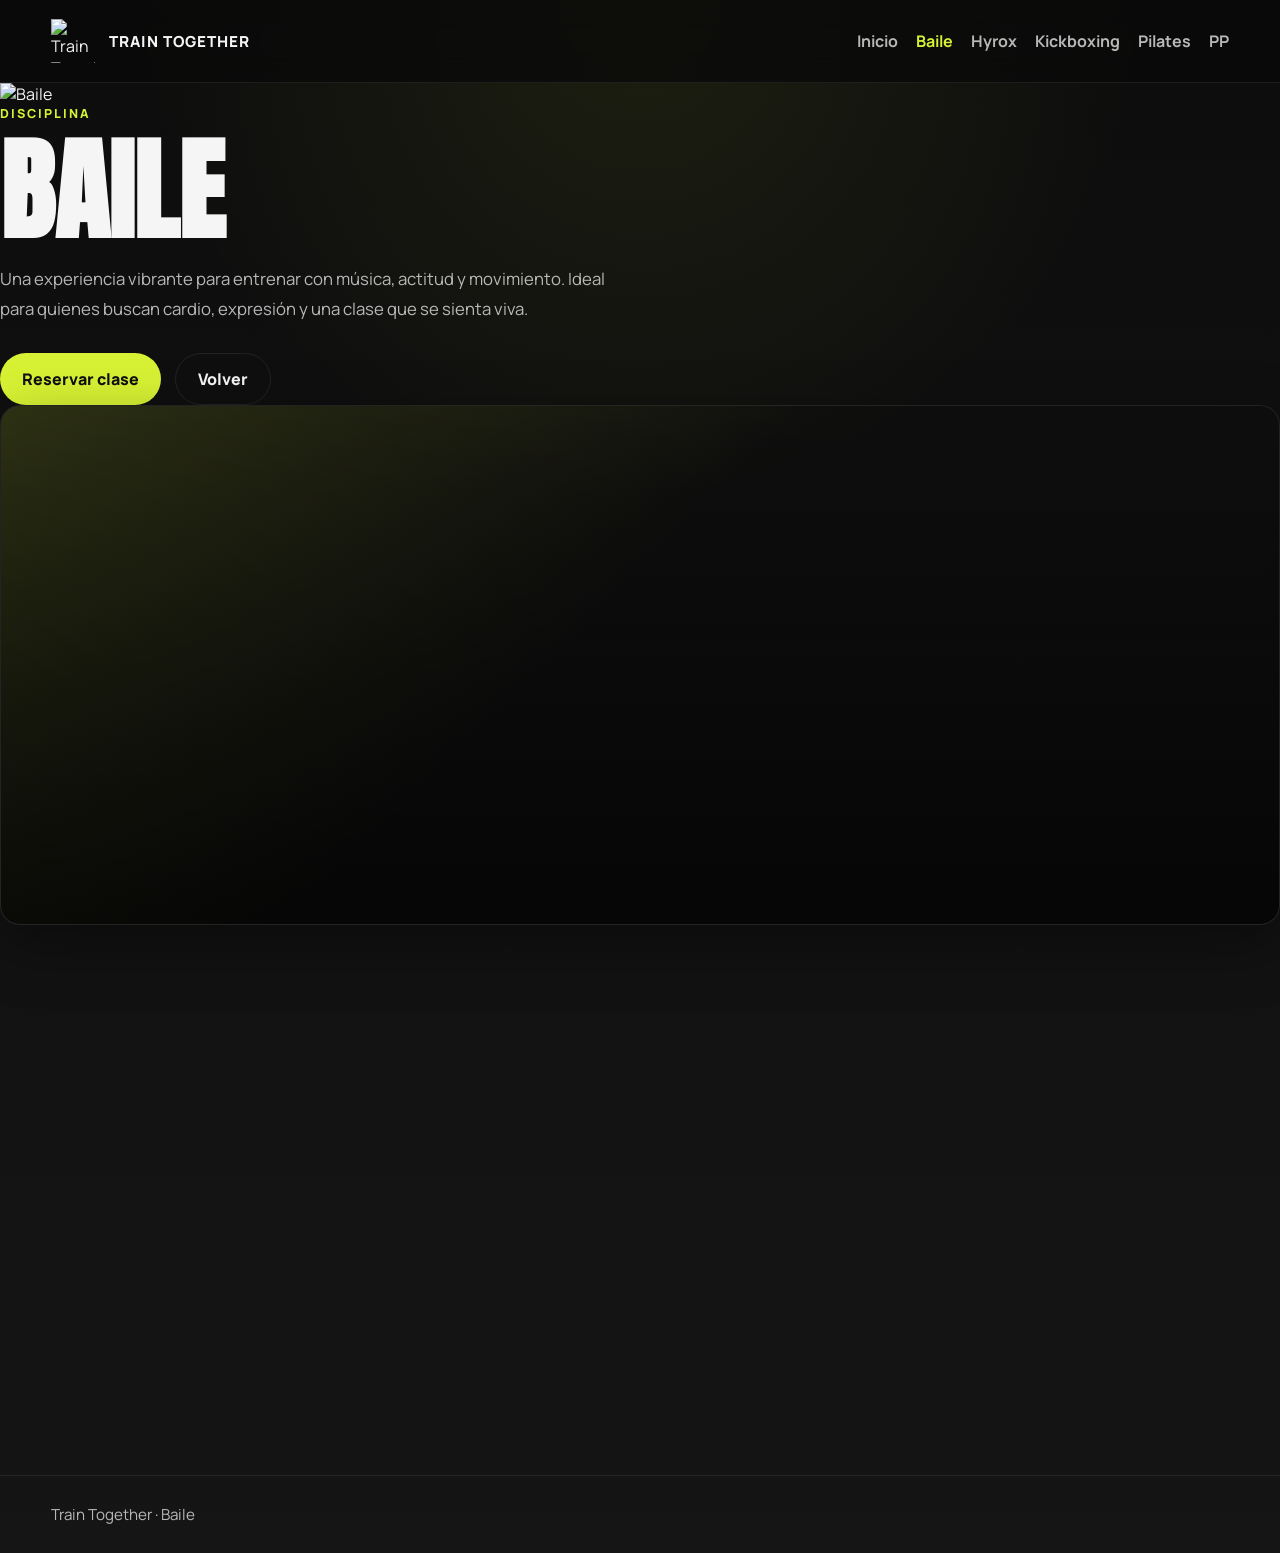
==== baile.html @ 674065c2 "Fix indentation in baile.html" ====
<!DOCTYPE html>
<html lang="es">
<head>
  <meta charset="UTF-8">
  <meta name="viewport" content="width=device-width, initial-scale=1.0">
  <title>Baile | Train Together</title>
  <link rel="stylesheet" href="styles/styles.css">
  <script src="scripts/main.js" defer></script>
</head>
<body>
  <header class="site-header">
    <div class="container nav">
      <a class="brand" href="index.html">
        <img src="assets/logo.png" alt="Train Together">
        <span>Train Together</span>
      </a>

      <nav class="nav-links">
        <a href="index.html">Inicio</a>
        <a class="active" href="baile.html">Baile</a>
        <a href="hyrox.html">Hyrox</a>
        <a href="kickboxing.html">Kickboxing</a>
        <a href="pilates.html">Pilates</a>
        <a href="pp.html">PP</a>
      </nav>
    </div>
  </header>

  <main>
   <div class="hero-image">
  <img src="./img/baile.jpg" alt="Baile">
</div>
          <p class="kicker">Disciplina</p>
          <h1>Baile</h1>
          <p class="lead">
            Una experiencia vibrante para entrenar con música, actitud y movimiento.
            Ideal para quienes buscan cardio, expresión y una clase que se sienta viva.
          </p>
          <div class="page-hero-actions">
            <a class="btn btn-primary" href="https://wa.me/573000000000">Reservar clase</a>
            <a class="btn btn-secondary" href="index.html">Volver</a>
          </div>
        </div>

        <div class="scene-cover baile-cover"></div>
      </div>
    </section>

    <section class="section">
      <div class="container scene-layout">
        <div>
          <div class="panel reveal">
            <h3>La experiencia</h3>
            <p>
              Nuestras clases de baile combinan ritmo, coordinación y energía grupal.
              El ambiente está diseñado para que te actives, disfrutes y conectes con el movimiento
              sin importar tu nivel.
            </p>
          </div>

          <div class="panel reveal">
            <h3>Qué trabajas</h3>
            <p>
              Resistencia cardiovascular, coordinación, memoria corporal, confianza escénica
              y liberación de estrés en una sola sesión.
            </p>
          </div>
        </div>

        <aside>
          <div class="panel reveal">
            <h3>Información rápida</h3>
            <ul>
              <li>Duración: 50 min</li>
              <li>Nivel: Todos</li>
              <li>Modalidad: Presencial</li>
              <li>Formato: Grupal</li>
            </ul>
          </div>

          <div class="panel reveal">
            <h3>Perfecto para</h3>
            <p>Personas que quieren entrenar mientras se divierten y liberan energía.</p>
          </div>
        </aside>
      </div>
    </section>
  </main>

  <footer class="footer">
    <div class="container">Train Together · Baile</div>
  </footer>
</body>
</html>
---- styles/styles.css ----
@import url('https://fonts.googleapis.com/css2?family=Anton&family=Manrope:wght@400;500;700;800&display=swap');

:root {
  --bg: #111111;
  --bg-soft: #1a1a1a;
  --card: rgba(255, 255, 255, 0.04);
  --text: #f5f5f5;
  --muted: #b8b8b8;
  --line: rgba(255, 255, 255, 0.08);
  --accent: #d7f234;
  --accent-dark: #221f18;
  --max-width: 1200px;
  --radius: 20px;
  --shadow: 0 20px 60px rgba(0, 0, 0, 0.35);
}

* {
  margin: 0;
  padding: 0;
  box-sizing: border-box;
}

html {
  scroll-behavior: smooth;
}

body {
  font-family: "Manrope", sans-serif;
  color: var(--text);
  background:
    radial-gradient(circle at top, rgba(215, 242, 52, 0.08), transparent 30%),
    linear-gradient(180deg, #0d0d0d 0%, #151515 100%);
}

img {
  width: 100%;
  display: block;
}

a {
  text-decoration: none;
  color: inherit;
}

.container {
  width: min(92%, var(--max-width));
  margin: 0 auto;
}

.site-header {
  position: sticky;
  top: 0;
  z-index: 1000;
  backdrop-filter: blur(14px);
  background: rgba(10, 10, 10, 0.78);
  border-bottom: 1px solid var(--line);
}

.nav {
  min-height: 82px;
  display: flex;
  align-items: center;
  justify-content: space-between;
  gap: 24px;
}

.brand {
  display: flex;
  align-items: center;
  gap: 14px;
}

.brand img {
  width: 44px;
  height: 44px;
  object-fit: contain;
}

.brand span {
  font-weight: 800;
  text-transform: uppercase;
  letter-spacing: 0.06em;
  font-size: 0.95rem;
}

.nav-links {
  display: flex;
  flex-wrap: wrap;
  gap: 18px;
}

.nav-links a {
  color: var(--muted);
  font-weight: 700;
  transition: 0.25s ease;
}

.nav-links a:hover,
.nav-links a.active {
  color: var(--accent);
}

.hero,
.page-hero {
  min-height: 88vh;
  display: grid;
  align-items: center;
  padding: 72px 0;
}

.hero-grid,
.page-hero-grid {
  display: grid;
  grid-template-columns: 1.05fr 0.95fr;
  gap: 42px;
  align-items: center;
}

.kicker {
  color: var(--accent);
  text-transform: uppercase;
  letter-spacing: 0.16em;
  font-size: 0.78rem;
  font-weight: 800;
  margin-bottom: 16px;
}

h1,
h2 {
  font-family: "Anton", sans-serif;
  text-transform: uppercase;
  line-height: 0.95;
}

h1 {
  font-size: clamp(3.2rem, 10vw, 7rem);
  margin-bottom: 20px;
}

h2 {
  font-size: clamp(2rem, 6vw, 4rem);
  margin-bottom: 18px;
}

.lead {
  max-width: 620px;
  color: var(--muted);
  line-height: 1.75;
  font-size: 1.05rem;
}

.hero-actions,
.page-hero-actions {
  display: flex;
  gap: 14px;
  flex-wrap: wrap;
  margin-top: 30px;
}

.btn {
  display: inline-flex;
  align-items: center;
  justify-content: center;
  min-height: 52px;
  padding: 0 22px;
  border-radius: 999px;
  font-weight: 800;
  transition: 0.25s ease;
}

.btn-primary {
  background: var(--accent);
  color: #101010;
}

.btn-primary:hover {
  transform: translateY(-2px);
  box-shadow: 0 14px 30px rgba(215, 242, 52, 0.22);
}

.btn-secondary {
  border: 1px solid var(--line);
  color: var(--text);
  background: transparent;
}

.hero-visual,
.scene-cover {
  min-height: 520px;
  border-radius: var(--radius);
  overflow: hidden;
  border: 1px solid var(--line);
  box-shadow: var(--shadow);
  background-size: cover;
  background-position: center;
  position: relative;
}

.hero-visual::after,
.scene-cover::after {
  content: "";
  position: absolute;
  inset: 0;
  background:
    linear-gradient(180deg, rgba(0, 0, 0, 0.12), rgba(0, 0, 0, 0.68)),
    linear-gradient(135deg, rgba(215, 242, 52, 0.18), transparent 45%);
}

.section {
  padding: 96px 0;
}

.section-head {
  margin-bottom: 32px;
}

.cards {
  display: grid;
  grid-template-columns: repeat(3, 1fr);
  gap: 22px;
}

.card {
  background: var(--card);
  border: 1px solid var(--line);
  border-radius: var(--radius);
  padding: 24px;
  transition: 0.3s ease;
}

.card:hover {
  transform: translateY(-6px);
  border-color: rgba(215, 242, 52, 0.4);
}

.card h3 {
  font-size: 1.2rem;
  margin-bottom: 10px;
}

.card p {
  color: var(--muted);
  line-height: 1.7;
}

.scene-layout {
  display: grid;
  grid-template-columns: 1fr 360px;
  gap: 28px;
}

.panel {
  background: var(--card);
  border: 1px solid var(--line);
  border-radius: var(--radius);
  padding: 24px;
}

.panel + .panel {
  margin-top: 18px;
}

.panel h3 {
  font-size: 1.1rem;
  margin-bottom: 12px;
}

.panel p,
.panel li {
  color: var(--muted);
  line-height: 1.75;
}

.panel ul {
  list-style: none;
}

.cta-band {
  padding: 0 0 96px;
}

.cta-box {
  border: 1px solid rgba(215, 242, 52, 0.22);
  background: linear-gradient(135deg, #1a1a1a 0%, #0f0f0f 100%);
  border-radius: 28px;
  padding: 42px;
  box-shadow: var(--shadow);
}

.footer {
  padding: 28px 0;
  border-top: 1px solid var(--line);
  color: var(--muted);
  font-size: 0.95rem;
}

.reveal {
  opacity: 0;
  transform: translateY(26px);
  transition: 0.7s ease;
}

.reveal.visible {
  opacity: 1;
  transform: translateY(0);
}

.home-cover {
  background-image: url("../assets/home.jpg");
}

.baile-cover {
  background-image: url("../assets/baile.jpg");
}

.hyrox-cover {
  background-image: url("../assets/hyrox.jpg");
}

.kickboxing-cover {
  background-image: url("../assets/kickboxing.jpg");
}

.pilates-cover {
  background-image: url("../assets/pilates.jpg");
}

.pp-cover {
  background-image: url("../assets/pp.jpg");
}

@media (max-width: 980px) {
  .hero-grid,
  .page-hero-grid,
  .cards,
  .scene-layout {
    grid-template-columns: 1fr;
  }

  .hero,
  .page-hero {
    min-height: auto;
    padding: 56px 0;
  }

  .hero-visual,
  .scene-cover {
    min-height: 360px;
  }
}

@media (max-width: 640px) {
  .nav {
    padding: 16px 0;
  }

  .nav-links {
    gap: 10px;
    font-size: 0.92rem;
  }

  .cta-box {
    padding: 28px;
  }
}
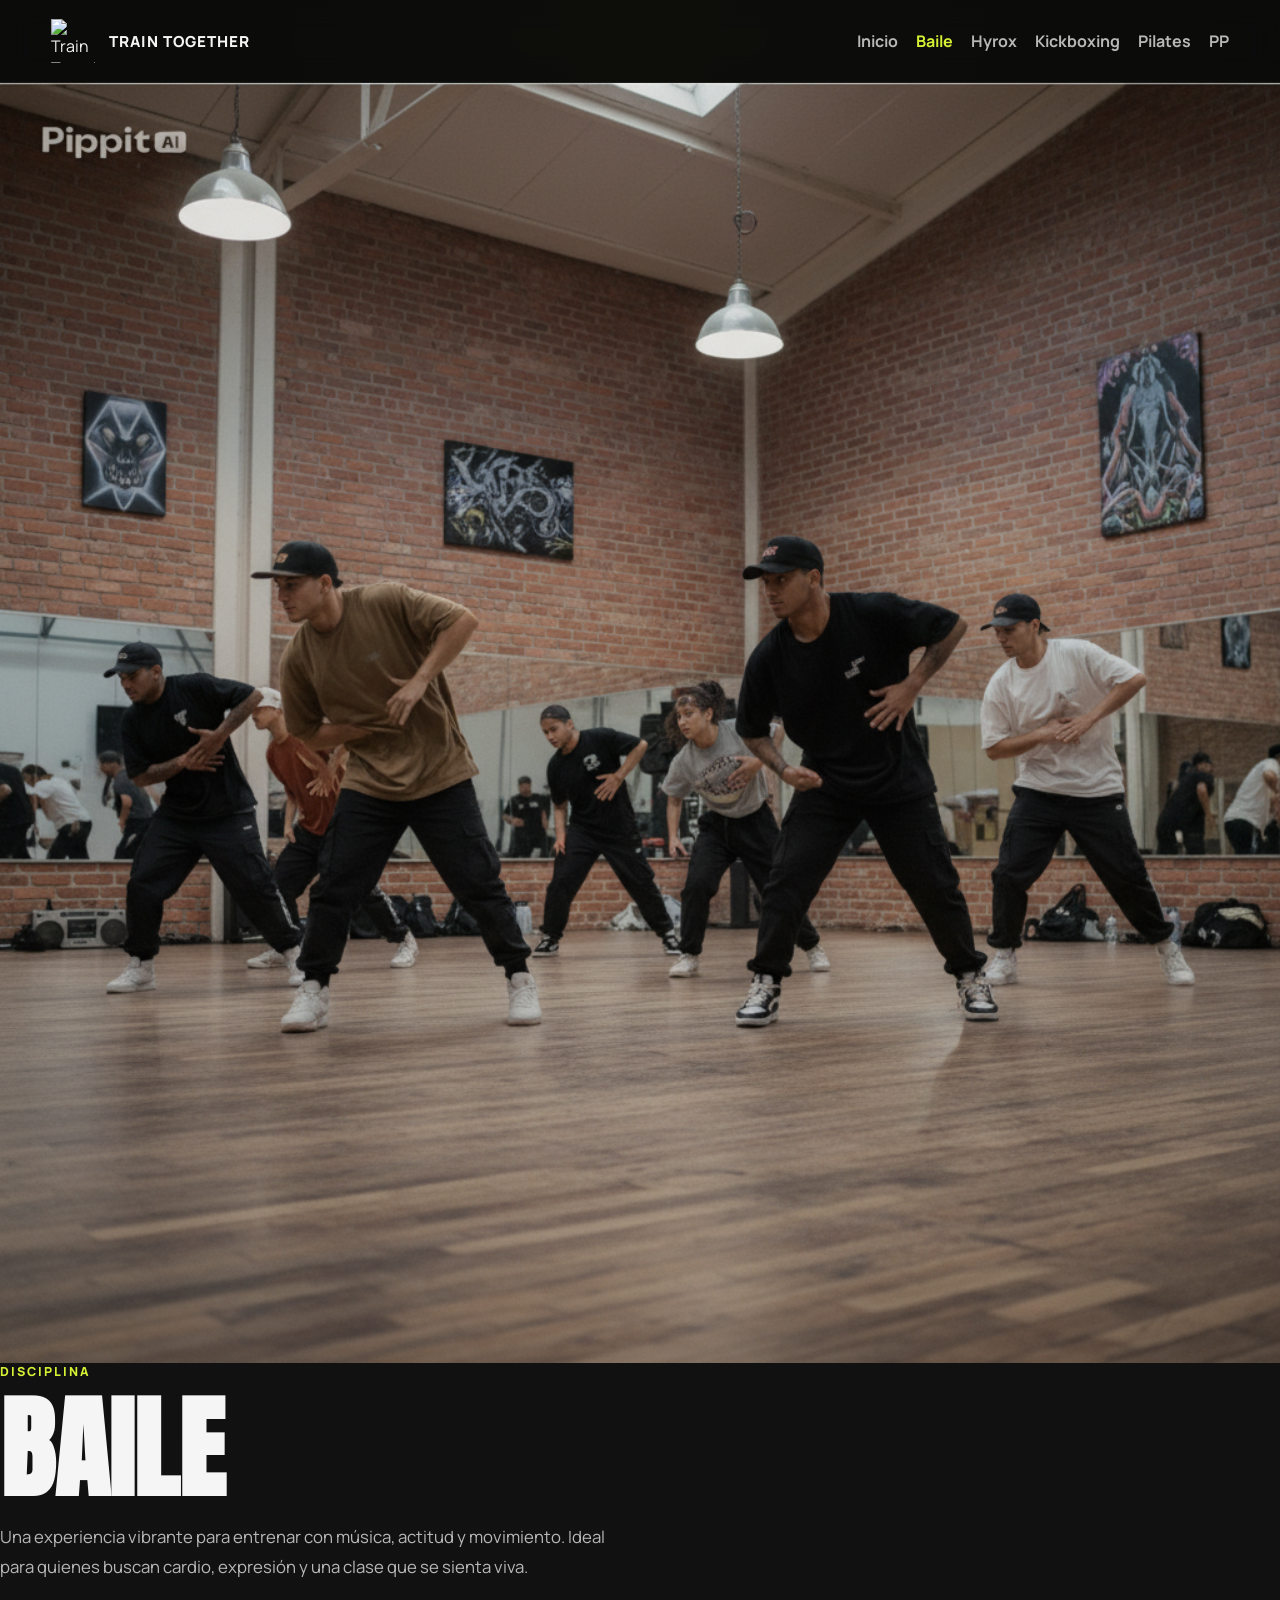
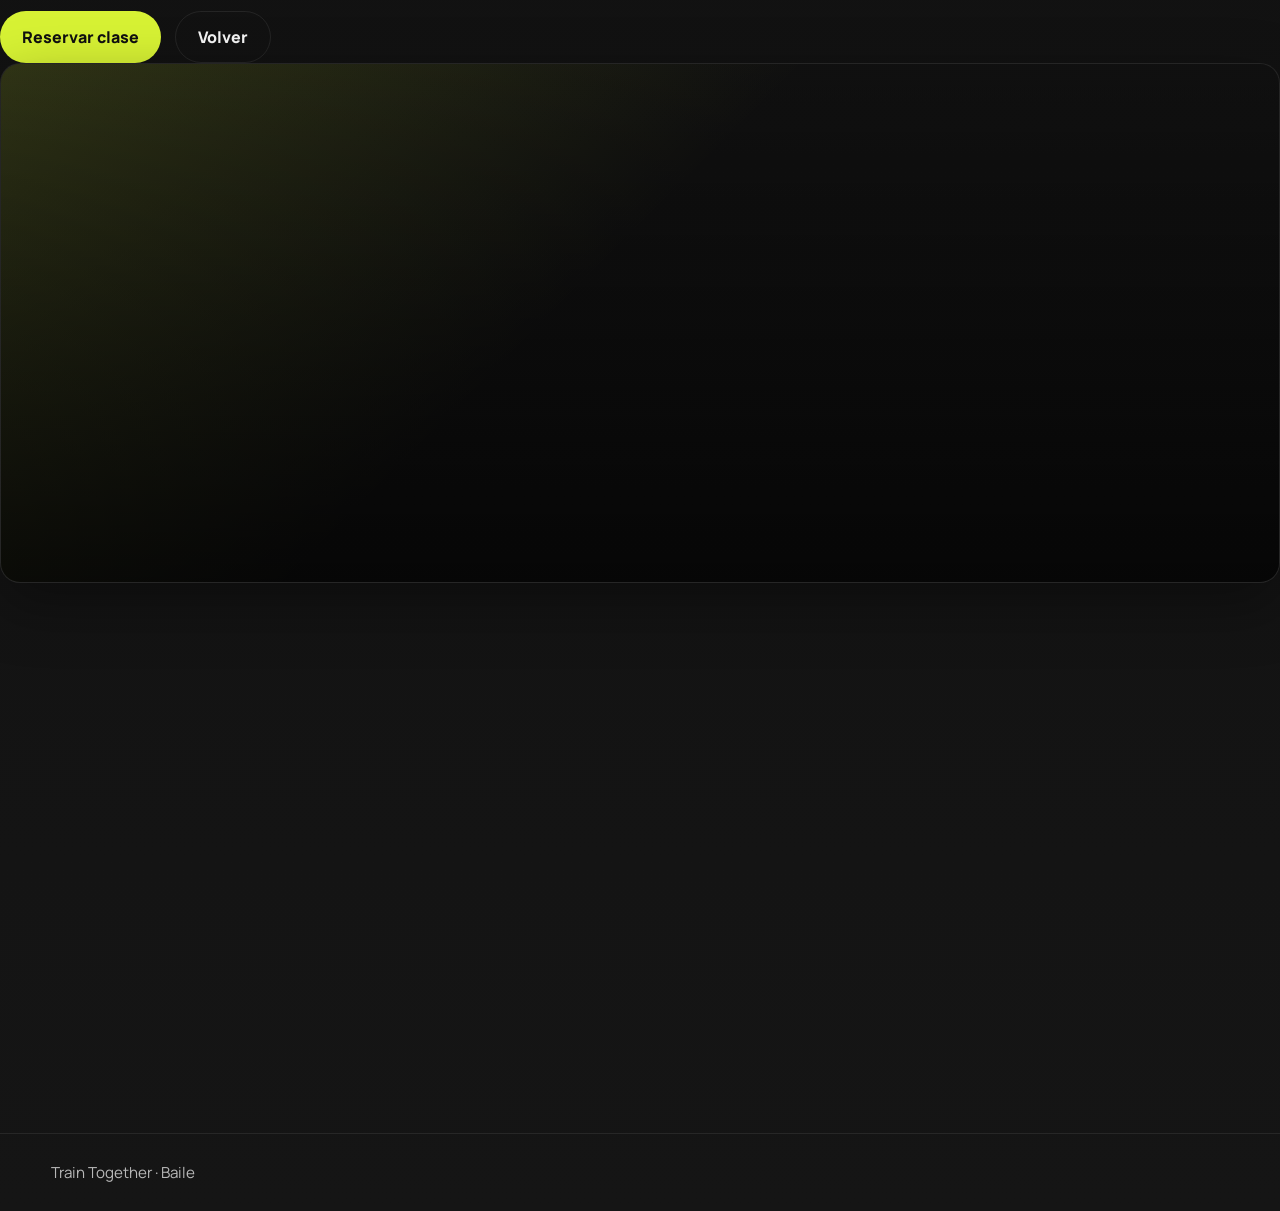
==== commit fe311b62: "Fix image source path in baile.html" ====
--- a/baile.html
+++ b/baile.html
@@ -28,7 +28,7 @@
 
   <main>
    <div class="hero-image">
-  <img src="./img/baile.jpg" alt="Baile">
+  <img src="baile.png" alt="Baile">
 </div>
           <p class="kicker">Disciplina</p>
           <h1>Baile</h1>
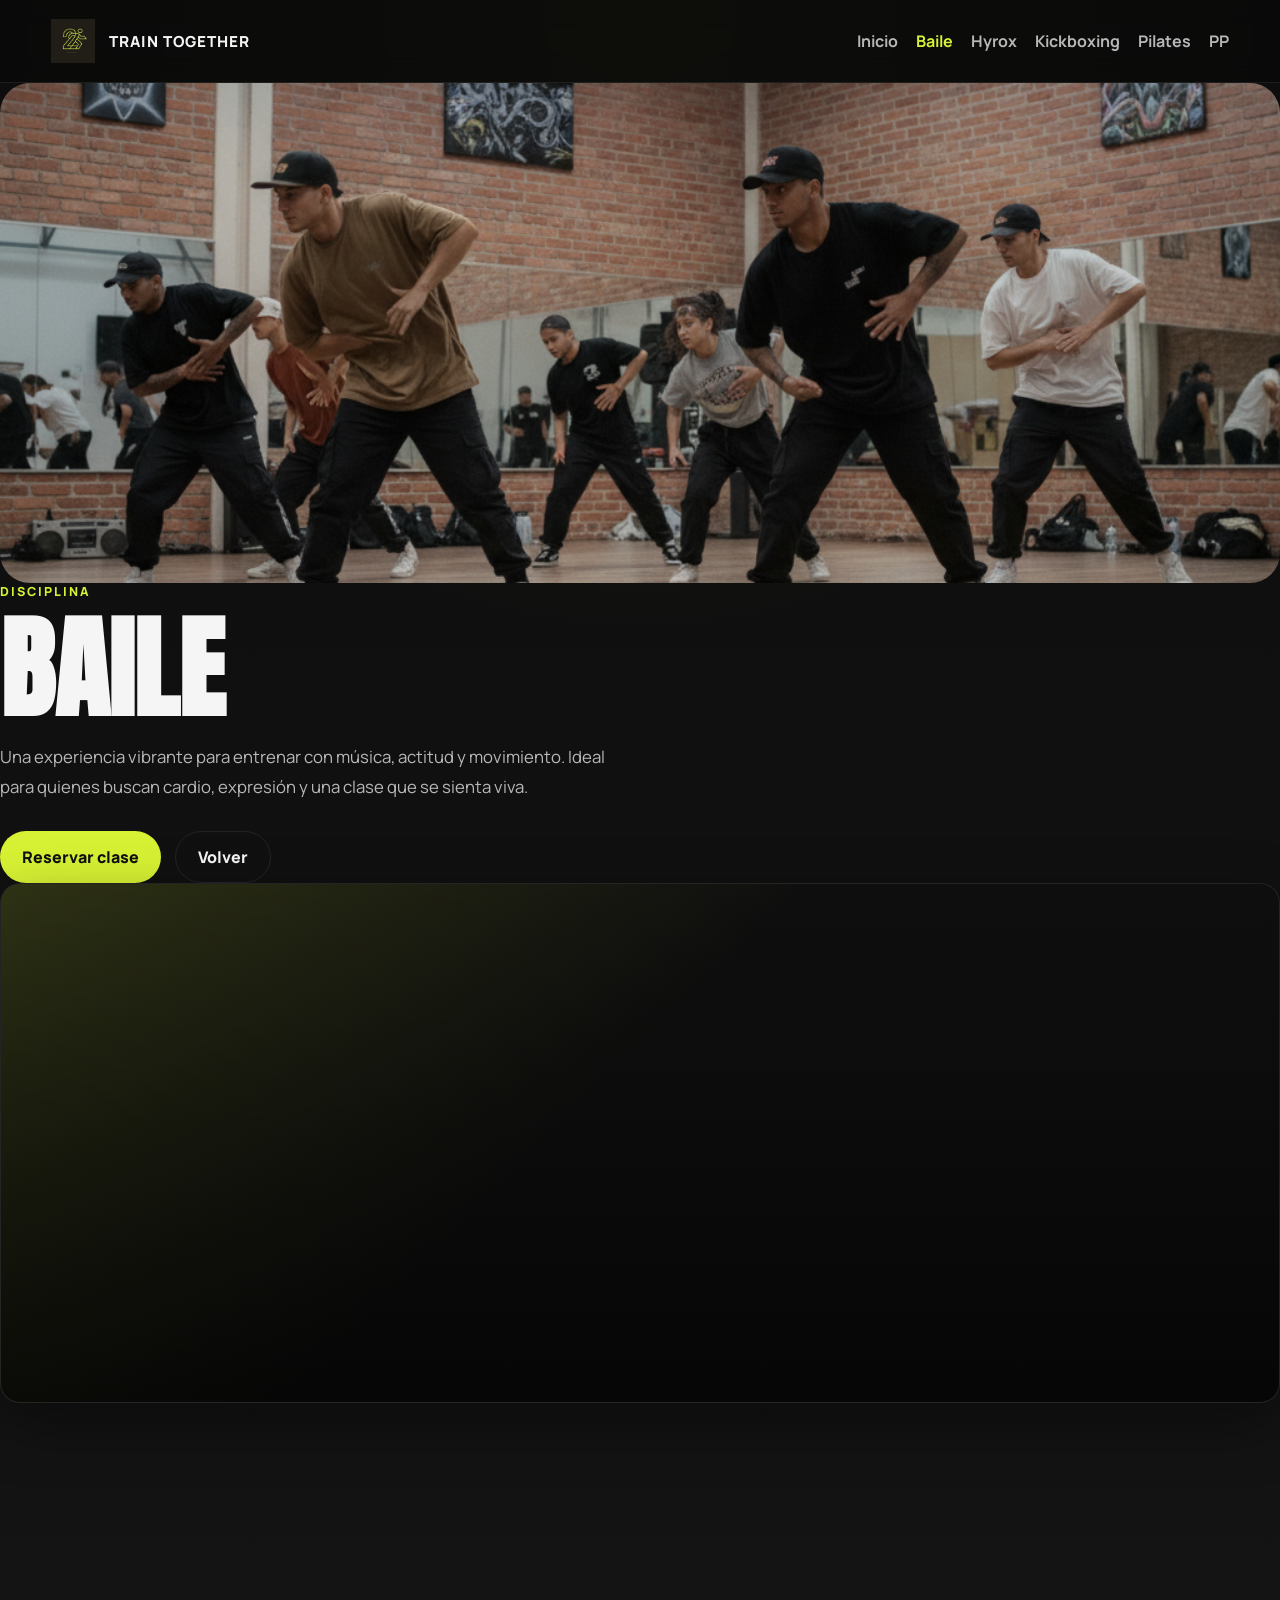
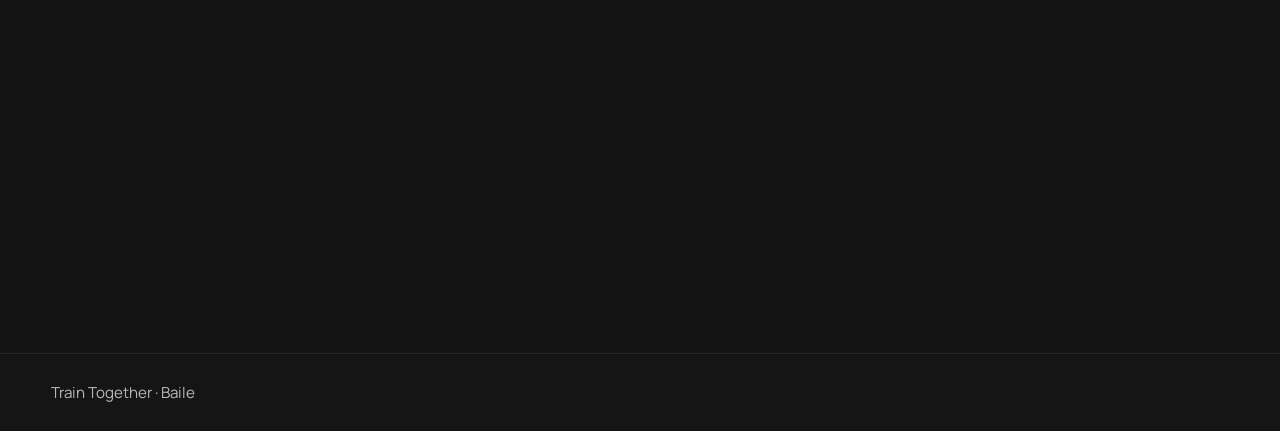
==== commit 33852700: "Update header and logo image path in baile.html" ====
--- a/baile.html
+++ b/baile.html
@@ -8,10 +8,10 @@
   <script src="scripts/main.js" defer></script>
 </head>
 <body>
-  <header class="site-header">
+    <header class="site-header">
     <div class="container nav">
       <a class="brand" href="index.html">
-        <img src="assets/logo.png" alt="Train Together">
+        <img src="./logo.png" alt="Train Together Logo">
         <span>Train Together</span>
       </a>
 
--- a/styles/styles.css
+++ b/styles/styles.css
@@ -363,3 +363,15 @@
     padding: 28px;
   }
 }
+.hero-image {
+  width: 100%;
+  height: 500px;
+  border-radius: 30px;
+  overflow: hidden;
+}
+
+.hero-image img {
+  width: 100%;
+  height: 100%;
+  object-fit: cover;
+}
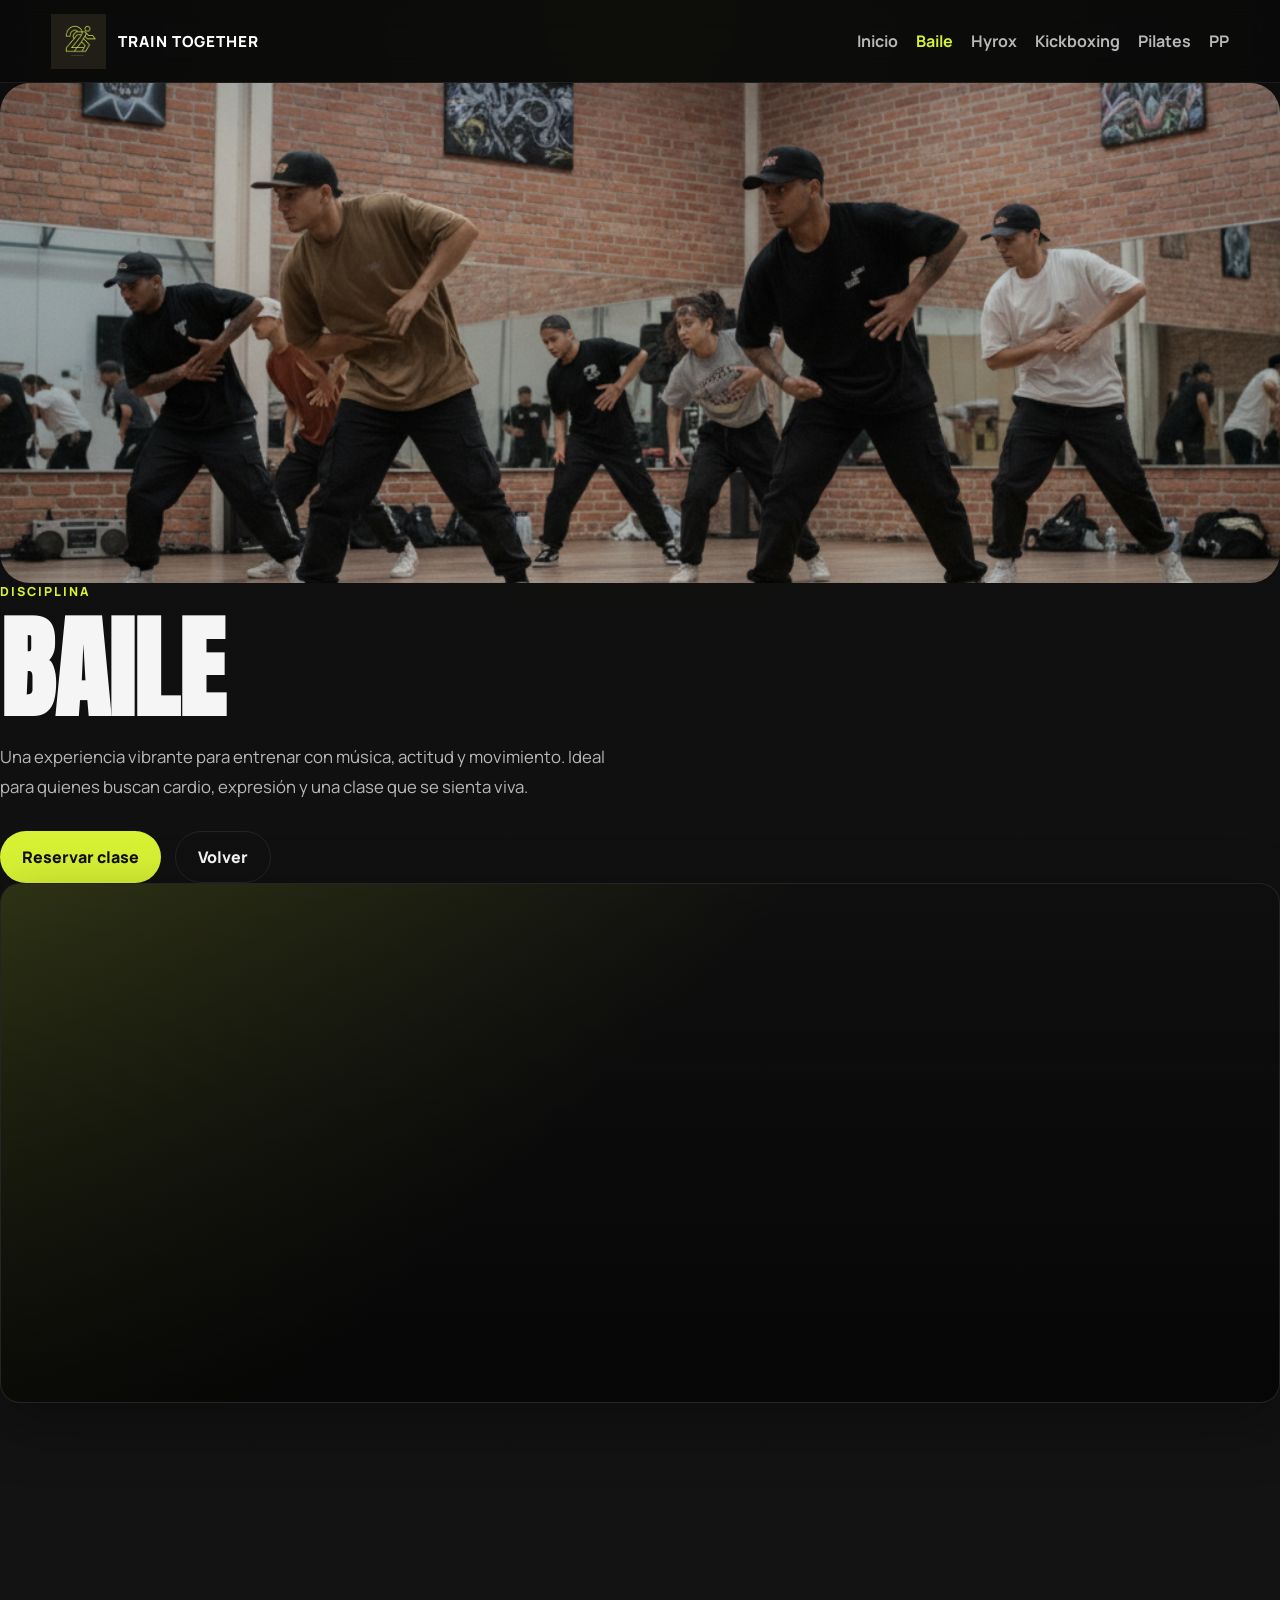
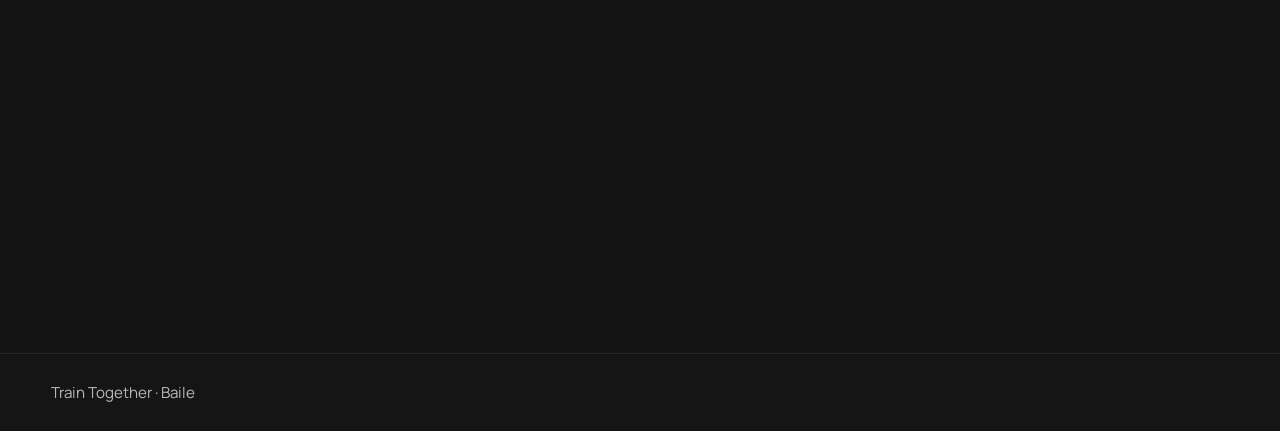
==== commit 672d0fac: "Update image source and alt text in baile.html" ====
--- a/baile.html
+++ b/baile.html
@@ -27,8 +27,8 @@
   </header>
 
   <main>
-   <div class="hero-image">
-  <img src="baile.png" alt="Baile">
+ <div class="hero-image">
+  <img src="./baile.png" alt="Train Together Logo">
 </div>
           <p class="kicker">Disciplina</p>
           <h1>Baile</h1>
--- a/styles/styles.css
+++ b/styles/styles.css
@@ -375,3 +375,18 @@
   height: 100%;
   object-fit: cover;
 }
+
+.brand {
+  display: flex;
+  align-items: center;
+  gap: 12px;
+  text-decoration: none;
+  color: white;
+  font-weight: 700;
+}
+
+.brand img {
+  width: 55px;
+  height: auto;
+  object-fit: contain;
+}
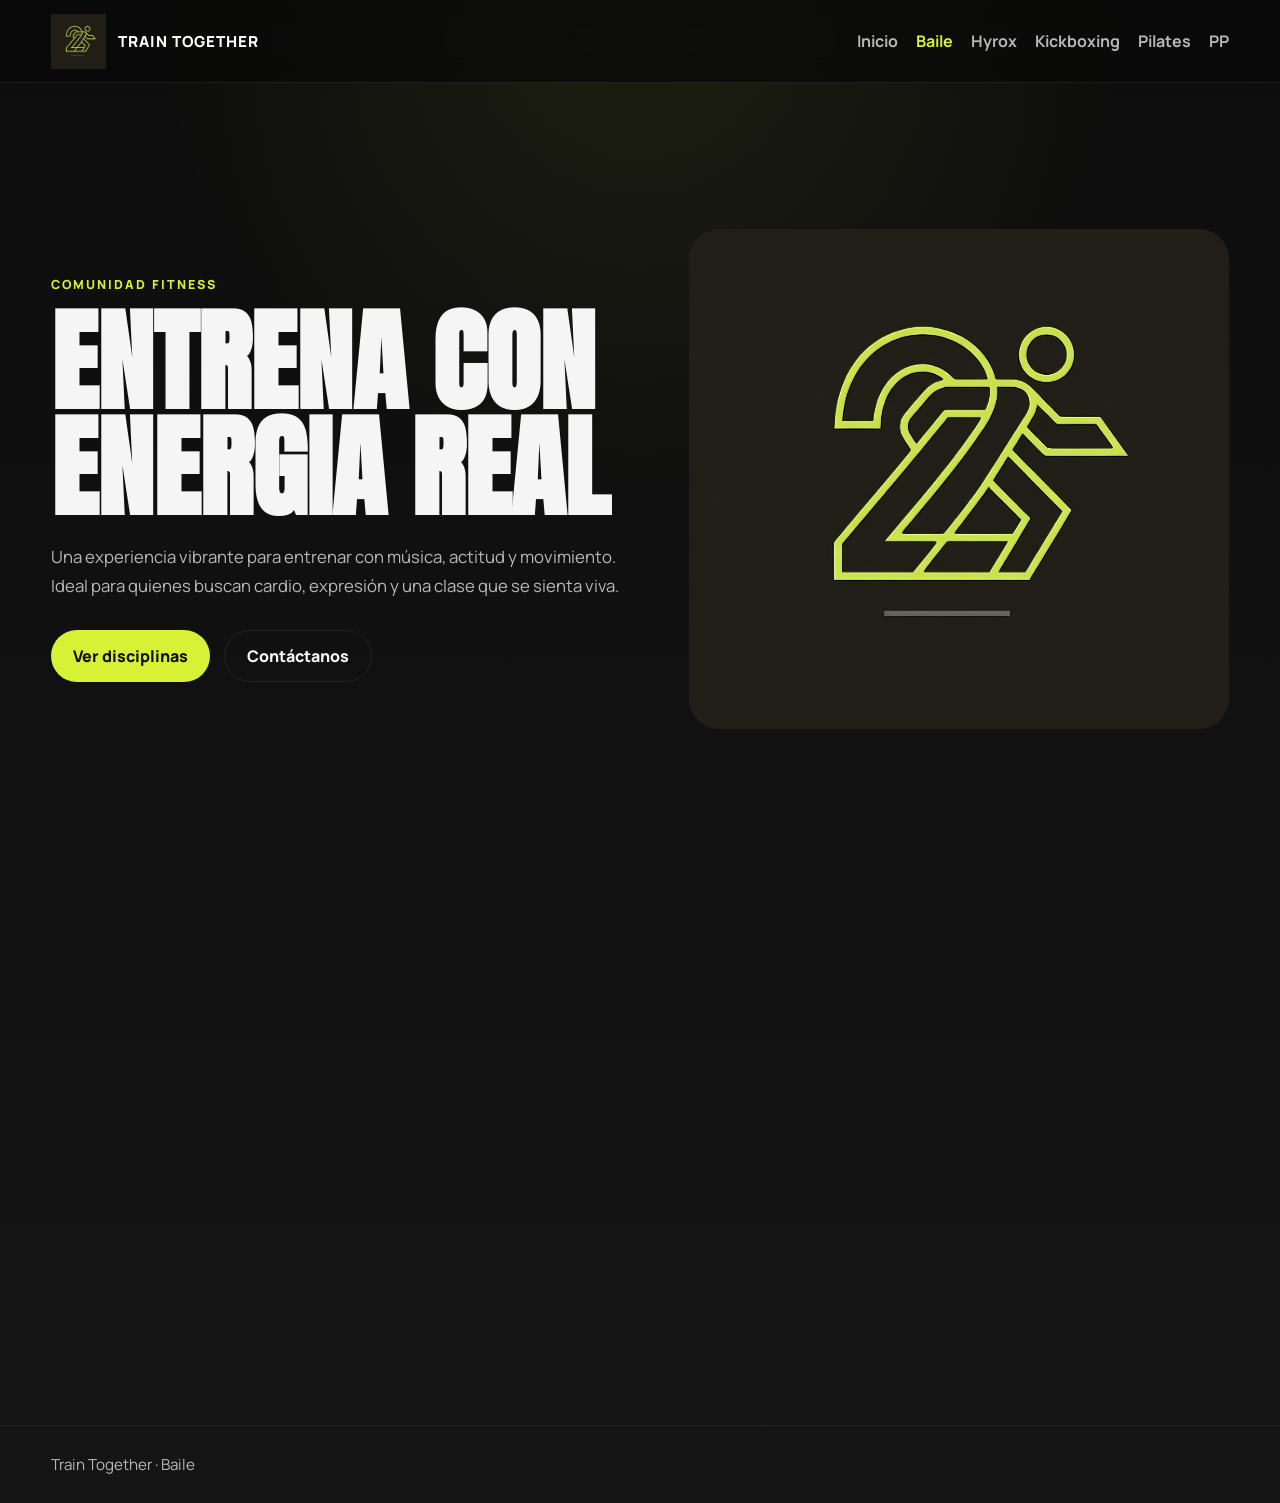
==== commit 54daa46b: "Revamp hero section with new content and layout" ====
--- a/baile.html
+++ b/baile.html
@@ -27,22 +27,23 @@
   </header>
 
   <main>
- <div class="hero-image">
-  <img src="./baile.png" alt="Train Together Logo">
-</div>
-          <p class="kicker">Disciplina</p>
-          <h1>Baile</h1>
+        <section class="hero">
+      <div class="container hero-grid">
+        <div>
+          <p class="kicker">Comunidad fitness</p>
+          <h1>Entrena con energia real</h1>
           <p class="lead">
-            Una experiencia vibrante para entrenar con música, actitud y movimiento.
+        Una experiencia vibrante para entrenar con música, actitud y movimiento.
             Ideal para quienes buscan cardio, expresión y una clase que se sienta viva.
           </p>
-          <div class="page-hero-actions">
-            <a class="btn btn-primary" href="https://wa.me/573000000000">Reservar clase</a>
-            <a class="btn btn-secondary" href="index.html">Volver</a>
+          <div class="hero-actions">
+            <a class="btn btn-primary" href="#disciplinas">Ver disciplinas</a>
+            <a class="btn btn-secondary" href="https://wa.me/573000000000">Contáctanos</a>
           </div>
         </div>
-
-        <div class="scene-cover baile-cover"></div>
+<div class="hero-image">
+  <img src="./logo.png" alt="Train Together Logo">
+</div>
       </div>
     </section>
 
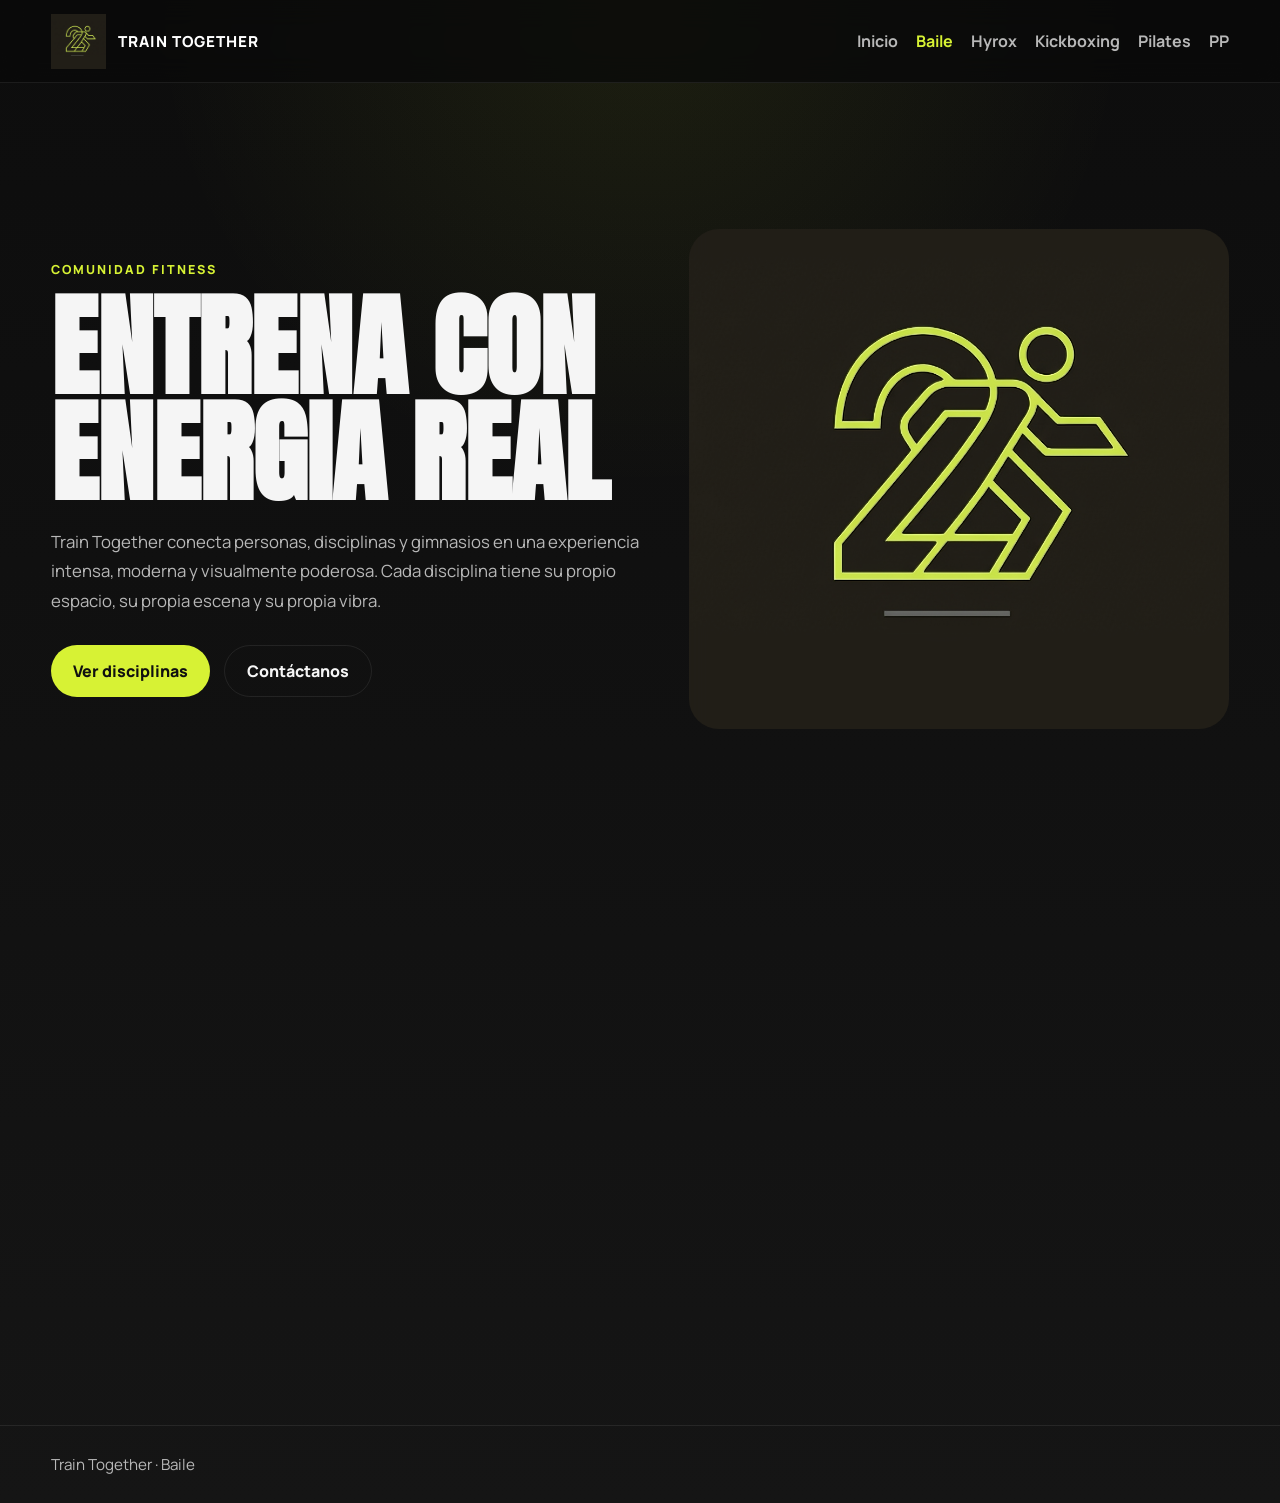
==== commit e5698e7e: "Revise hero section content in baile.html Updated hero section text for clarity and engagement." ====
--- a/baile.html
+++ b/baile.html
@@ -27,14 +27,15 @@
   </header>
 
   <main>
-        <section class="hero">
+      <section class="hero">
       <div class="container hero-grid">
         <div>
           <p class="kicker">Comunidad fitness</p>
           <h1>Entrena con energia real</h1>
           <p class="lead">
-        Una experiencia vibrante para entrenar con música, actitud y movimiento.
-            Ideal para quienes buscan cardio, expresión y una clase que se sienta viva.
+            Train Together conecta personas, disciplinas y gimnasios en una experiencia intensa,
+            moderna y visualmente poderosa. Cada disciplina tiene su propio espacio, su propia
+            escena y su propia vibra.
           </p>
           <div class="hero-actions">
             <a class="btn btn-primary" href="#disciplinas">Ver disciplinas</a>
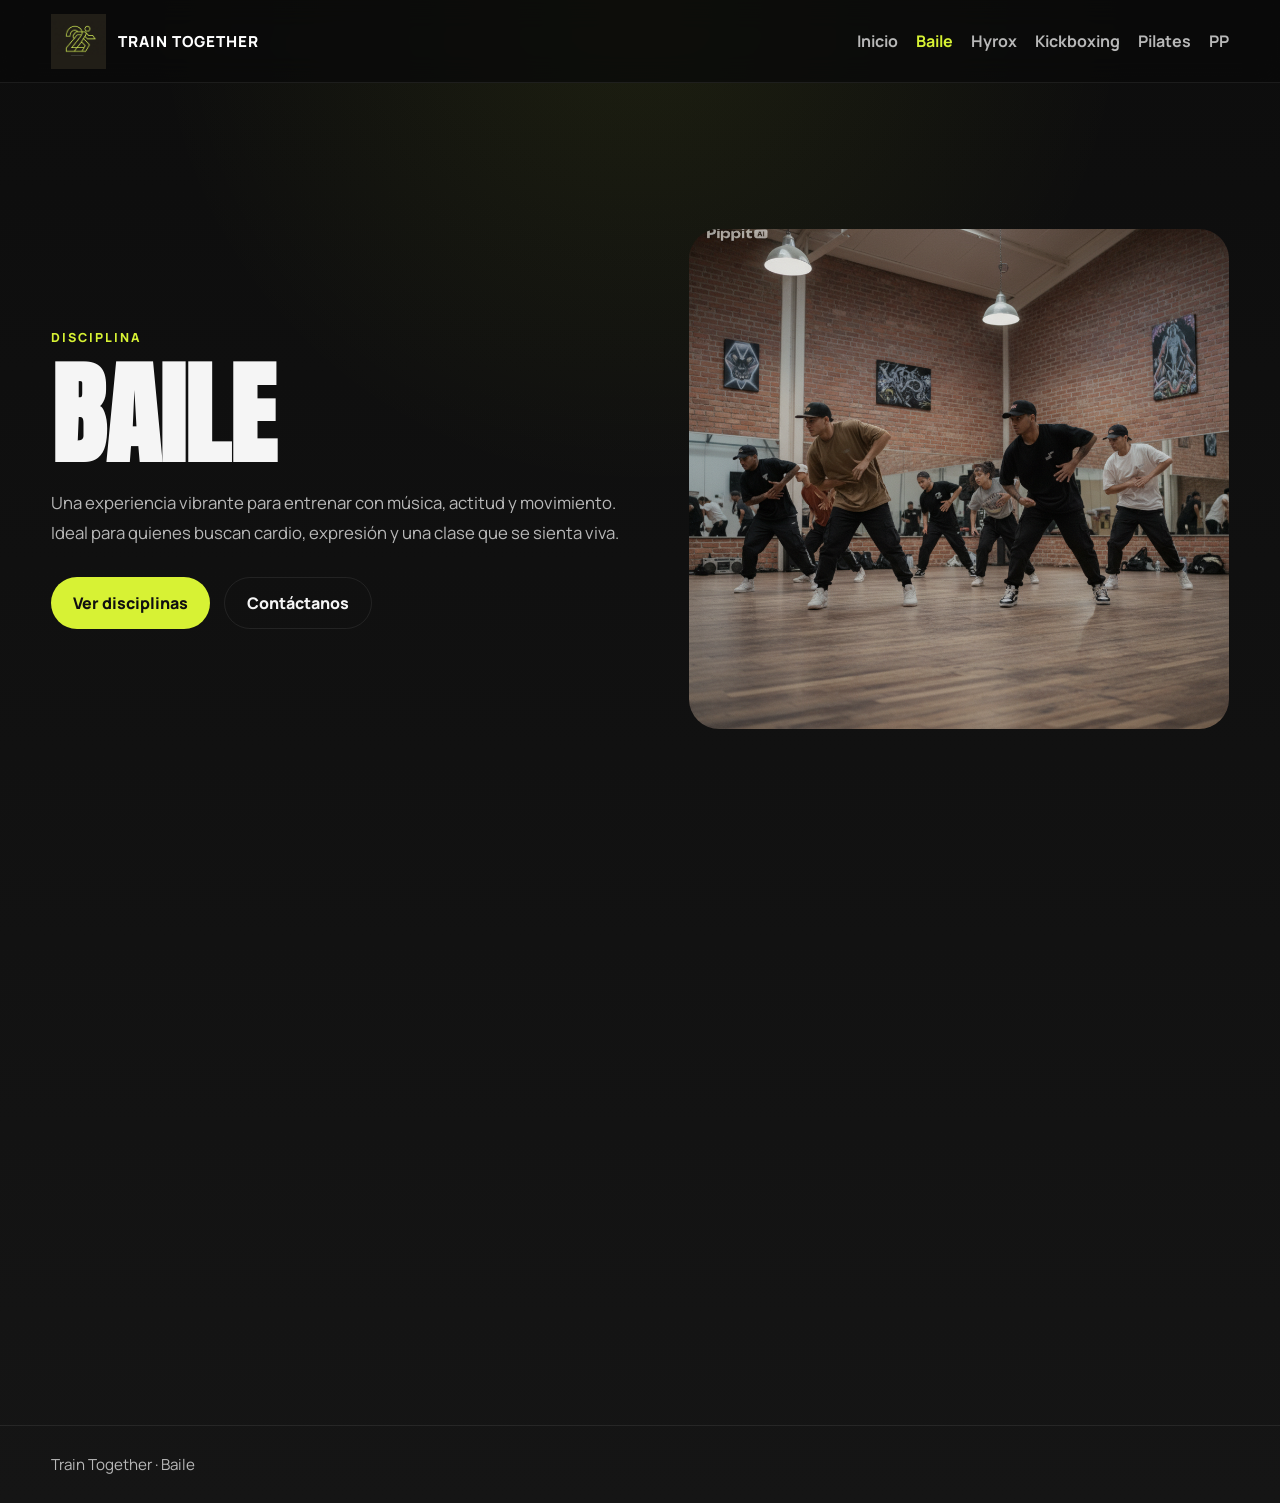
==== commit 6349cdbb: "arreglo pilates y baile" ====
--- a/baile.html
+++ b/baile.html
@@ -30,12 +30,11 @@
       <section class="hero">
       <div class="container hero-grid">
         <div>
-          <p class="kicker">Comunidad fitness</p>
-          <h1>Entrena con energia real</h1>
+          <p class="kicker">DISCIPLINA</p>
+          <h1>BAILE</h1>
           <p class="lead">
-            Train Together conecta personas, disciplinas y gimnasios en una experiencia intensa,
-            moderna y visualmente poderosa. Cada disciplina tiene su propio espacio, su propia
-            escena y su propia vibra.
+             Una experiencia vibrante para entrenar con música, actitud y movimiento.
+            Ideal para quienes buscan cardio, expresión y una clase que se sienta viva.
           </p>
           <div class="hero-actions">
             <a class="btn btn-primary" href="#disciplinas">Ver disciplinas</a>
@@ -43,7 +42,7 @@
           </div>
         </div>
 <div class="hero-image">
-  <img src="./logo.png" alt="Train Together Logo">
+  <img src="./baile.png" alt="Train Together Logo">
 </div>
       </div>
     </section>
@@ -54,9 +53,8 @@
           <div class="panel reveal">
             <h3>La experiencia</h3>
             <p>
-              Nuestras clases de baile combinan ritmo, coordinación y energía grupal.
-              El ambiente está diseñado para que te actives, disfrutes y conectes con el movimiento
-              sin importar tu nivel.
+              Una experiencia vibrante para entrenar con música, actitud y movimiento.
+            Ideal para quienes buscan cardio, expresión y una clase que se sienta viva.
             </p>
           </div>
 
